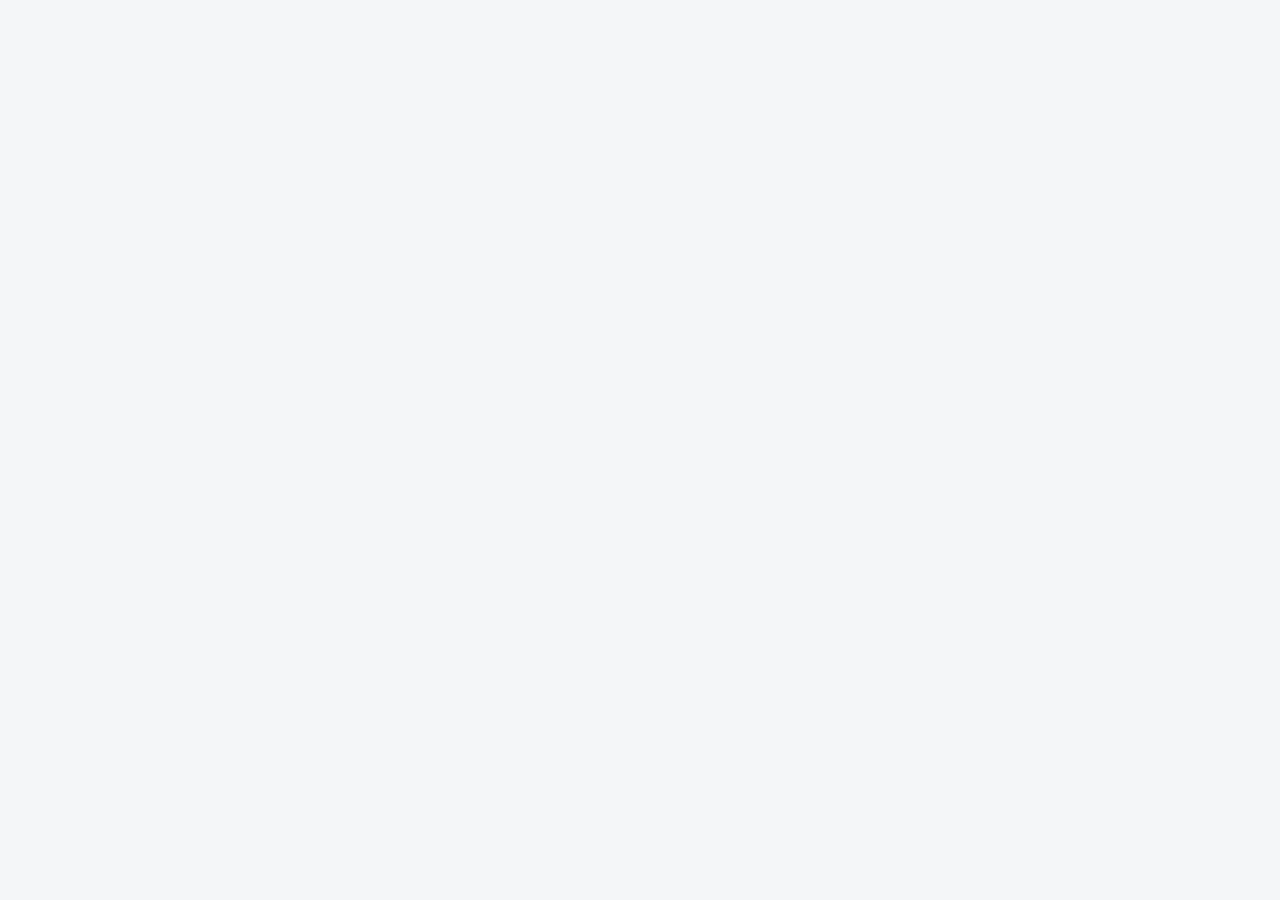
==== city.html @ 6d1aca65 "Add city.html" ====
<!doctype html><html><head><meta charset="utf-8"><meta name="viewport" content="width=device-width,initial-scale=1"><title>FoodRate Israel — City</title><link rel="stylesheet" href="styles.css"></head><body data-page="city"><div id="app"></div><script src="data.js"></script><script src="app.js"></script></body></html>
---- styles.css ----
:root{
  --bg:#f4f6f8;--surface:#fff;--surface2:#f9fafb;--ink:#111827;--muted:#6b7280;
  --line:#e5e7eb;--brand:#f4511e;--brand2:#ff9f1c;--dark:#0b1220;--good:#0f9d72;
  --shadow:0 18px 50px rgba(15,23,42,.08);--radius:24px;
}
*{box-sizing:border-box}html{scroll-behavior:smooth}body{margin:0;background:var(--bg);color:var(--ink);font-family:Inter,system-ui,-apple-system,BlinkMacSystemFont,"Segoe UI",Arial,sans-serif}
a{text-decoration:none;color:inherit}button,input,select{font:inherit}button{cursor:pointer}
.shell{max-width:1240px;margin:0 auto;padding:0 24px}.topbar{position:sticky;top:0;z-index:40;background:rgba(244,246,248,.88);backdrop-filter:blur(16px);border-bottom:1px solid rgba(229,231,235,.8)}
.nav{height:76px;display:flex;align-items:center;justify-content:space-between;gap:20px}.brand{display:flex;align-items:center;gap:11px;font-size:22px;font-weight:950;letter-spacing:-.7px}.brandmark{width:38px;height:38px;border-radius:13px;background:linear-gradient(135deg,var(--brand),var(--brand2));display:grid;place-items:center;color:#fff;box-shadow:0 10px 25px rgba(244,81,30,.22)}
.navlinks{display:flex;gap:24px;font-weight:700;color:#4b5563}.navtools{display:flex;align-items:center;gap:10px}.lang{border:1px solid var(--line);background:#fff;padding:9px 12px;border-radius:999px;font-weight:800;color:#4b5563}.lang.active{background:var(--dark);border-color:var(--dark);color:#fff}.iconbtn{width:40px;height:40px;border:1px solid var(--line);background:#fff;border-radius:13px;display:grid;place-items:center}
.hero{padding:34px 0 12px}.heroPanel{background:radial-gradient(circle at 85% 20%,rgba(255,159,28,.35),transparent 22%),linear-gradient(135deg,#0b1220,#151f33 58%,#1f2937);border-radius:34px;color:#fff;padding:68px 64px;position:relative;overflow:hidden;box-shadow:var(--shadow)}.eyebrow{display:inline-flex;align-items:center;gap:8px;border:1px solid rgba(255,255,255,.15);background:rgba(255,255,255,.08);padding:8px 12px;border-radius:999px;font-size:13px;font-weight:800;color:#f3f4f6}.hero h1{font-size:clamp(44px,7vw,82px);line-height:.95;letter-spacing:-3px;margin:18px 0;max-width:850px}.hero p{font-size:19px;line-height:1.6;color:#d1d5db;max-width:760px}.searchbar{display:grid;grid-template-columns:1.8fr 1fr auto;gap:10px;background:#fff;padding:10px;border-radius:20px;max-width:930px;margin-top:30px}.field{display:flex;align-items:center;gap:10px;border-radius:14px;padding:0 15px;background:#f8fafc;color:#64748b}.field input,.field select{width:100%;border:0;outline:0;background:transparent;padding:15px 0;color:#111827}.primary{border:0;background:linear-gradient(135deg,var(--brand),#ff6d3f);color:#fff;border-radius:14px;padding:0 24px;font-weight:900;box-shadow:0 12px 22px rgba(244,81,30,.25)}
.stats{display:grid;grid-template-columns:repeat(4,1fr);gap:14px;margin-top:18px}.stat{background:#fff;border:1px solid var(--line);border-radius:20px;padding:20px}.stat strong{display:block;font-size:26px;letter-spacing:-.7px}.stat span{color:var(--muted);font-size:14px}.section{padding:38px 0 0}.sectionHead{display:flex;align-items:end;justify-content:space-between;gap:20px;margin-bottom:18px}.sectionHead h2{font-size:30px;letter-spacing:-.9px;margin:0}.sectionHead p{margin:5px 0 0;color:var(--muted)}.link{font-weight:850;color:var(--brand)}
.chips{display:flex;gap:10px;overflow:auto;padding-bottom:5px}.chip{white-space:nowrap;border:1px solid var(--line);background:#fff;border-radius:999px;padding:10px 15px;font-weight:800;color:#4b5563}.chip.active{background:var(--dark);border-color:var(--dark);color:#fff}
.grid{display:grid;grid-template-columns:repeat(3,1fr);gap:18px}.card{background:#fff;border:1px solid var(--line);border-radius:24px;overflow:hidden;box-shadow:0 8px 26px rgba(15,23,42,.04);transition:.22s transform,.22s box-shadow}.card:hover{transform:translateY(-4px);box-shadow:var(--shadow)}.cover{height:185px;background:linear-gradient(135deg,#fde2d7,#fff0c2);display:flex;align-items:center;justify-content:center;font-size:70px;position:relative}.cover .badge{position:absolute;top:14px;left:14px;background:rgba(17,24,39,.84);color:#fff;border-radius:999px;padding:7px 10px;font-size:12px;font-weight:850}.save{position:absolute;right:14px;top:14px;width:36px;height:36px;border-radius:50%;border:0;background:#fff;box-shadow:0 6px 20px rgba(0,0,0,.1)}.cardbody{padding:18px}.cardtop{display:flex;justify-content:space-between;gap:14px;align-items:start}.card h3{margin:0;font-size:21px;letter-spacing:-.4px}.meta{color:var(--muted);font-size:14px;margin-top:5px}.score{min-width:58px;height:58px;border-radius:17px;background:var(--dark);color:#fff;display:grid;place-items:center;font-size:19px;font-weight:950}.sources{display:flex;gap:7px;flex-wrap:wrap;margin-top:14px}.source{border:1px solid var(--line);background:#fafafa;border-radius:999px;padding:6px 9px;font-size:12px}.tags{margin-top:13px;color:#4b5563;font-size:13px}.dishrow{margin-top:14px;border-top:1px solid var(--line);padding-top:13px;display:flex;justify-content:space-between;gap:10px;font-size:13px}.dishrow strong{color:var(--good)}
.cityGrid{display:grid;grid-template-columns:repeat(4,1fr);gap:14px}.city{border-radius:22px;min-height:150px;padding:20px;color:#fff;background:linear-gradient(135deg,#1f2937,#0f172a);position:relative;overflow:hidden}.city:after{content:"";position:absolute;width:120px;height:120px;border-radius:50%;background:rgba(244,81,30,.35);right:-25px;bottom:-35px}.city strong{font-size:23px;display:block}.city span{color:#cbd5e1;font-size:14px}.city b{display:block;margin-top:45px;font-size:13px}
.detailHero{padding:28px 0}.detailWrap{display:grid;grid-template-columns:1.25fr .75fr;gap:18px}.detailMain,.sideCard{background:#fff;border:1px solid var(--line);border-radius:26px;padding:28px}.restaurantTitle{display:flex;justify-content:space-between;gap:20px}.restaurantTitle h1{font-size:42px;letter-spacing:-1.4px;margin:0}.bigScore{min-width:88px;height:88px;border-radius:24px;background:var(--dark);color:#fff;display:grid;place-items:center;font-weight:950;font-size:30px}.detailMeta{margin-top:8px;color:var(--muted)}.sourceGrid{display:grid;grid-template-columns:repeat(3,1fr);gap:10px;margin-top:24px}.sourceBox{border:1px solid var(--line);border-radius:18px;padding:16px;background:#fafafa}.sourceBox strong{font-size:20px}.sourceBox span{display:block;color:var(--muted);font-size:12px;margin-top:3px}.dishGrid{display:grid;grid-template-columns:repeat(2,1fr);gap:12px}.dish{border:1px solid var(--line);border-radius:18px;padding:16px;display:flex;align-items:center;justify-content:space-between}.dish strong{font-size:16px}.pill{border-radius:999px;background:#ecfdf5;color:#047857;padding:7px 10px;font-weight:900}.review{border-top:1px solid var(--line);padding:18px 0}.review:first-child{border-top:0}.reviewHead{display:flex;justify-content:space-between}.review p{color:#4b5563;line-height:1.55}.sideCard{height:max-content}.sideCard h3{margin-top:0}.infoLine{display:flex;gap:10px;margin:13px 0;color:#4b5563}.cta{display:block;width:100%;border:0;border-radius:14px;padding:14px;font-weight:900;margin-top:10px}.cta.dark{background:var(--dark);color:#fff}.cta.light{background:#f3f4f6;color:#111827}.filterPanel{display:grid;grid-template-columns:repeat(4,1fr);gap:10px;margin-bottom:18px}.filterPanel select{border:1px solid var(--line);background:#fff;border-radius:14px;padding:12px}.empty{background:#fff;border:1px solid var(--line);border-radius:24px;padding:50px;text-align:center;color:var(--muted)}
.footer{margin-top:54px;background:#0b1220;color:#cbd5e1}.footerIn{padding:42px 24px;display:flex;justify-content:space-between;gap:30px}.footer strong{color:#fff}.legal{font-size:12px;max-width:620px;line-height:1.6}
[dir="rtl"] .cardtop,[dir="rtl"] .sectionHead,[dir="rtl"] .restaurantTitle,[dir="rtl"] .reviewHead{direction:rtl}[dir="rtl"] .cover .badge{left:auto;right:14px}[dir="rtl"] .save{right:auto;left:14px}
@media(max-width:980px){.grid{grid-template-columns:repeat(2,1fr)}.cityGrid{grid-template-columns:repeat(2,1fr)}.searchbar{grid-template-columns:1fr}.primary{padding:15px}.detailWrap{grid-template-columns:1fr}.sourceGrid{grid-template-columns:repeat(2,1fr)}.filterPanel{grid-template-columns:repeat(2,1fr)}.navlinks{display:none}}
@media(max-width:620px){.shell{padding:0 14px}.nav{height:68px}.brand{font-size:18px}.heroPanel{padding:42px 22px;border-radius:24px}.hero h1{font-size:44px;letter-spacing:-1.8px}.hero p{font-size:16px}.stats{grid-template-columns:repeat(2,1fr)}.grid,.cityGrid,.dishGrid{grid-template-columns:1fr}.sectionHead{align-items:start}.sourceGrid{grid-template-columns:1fr}.filterPanel{grid-template-columns:1fr}.restaurantTitle h1{font-size:32px}.footerIn{flex-direction:column}.lang{padding:8px 9px;font-size:12px}}
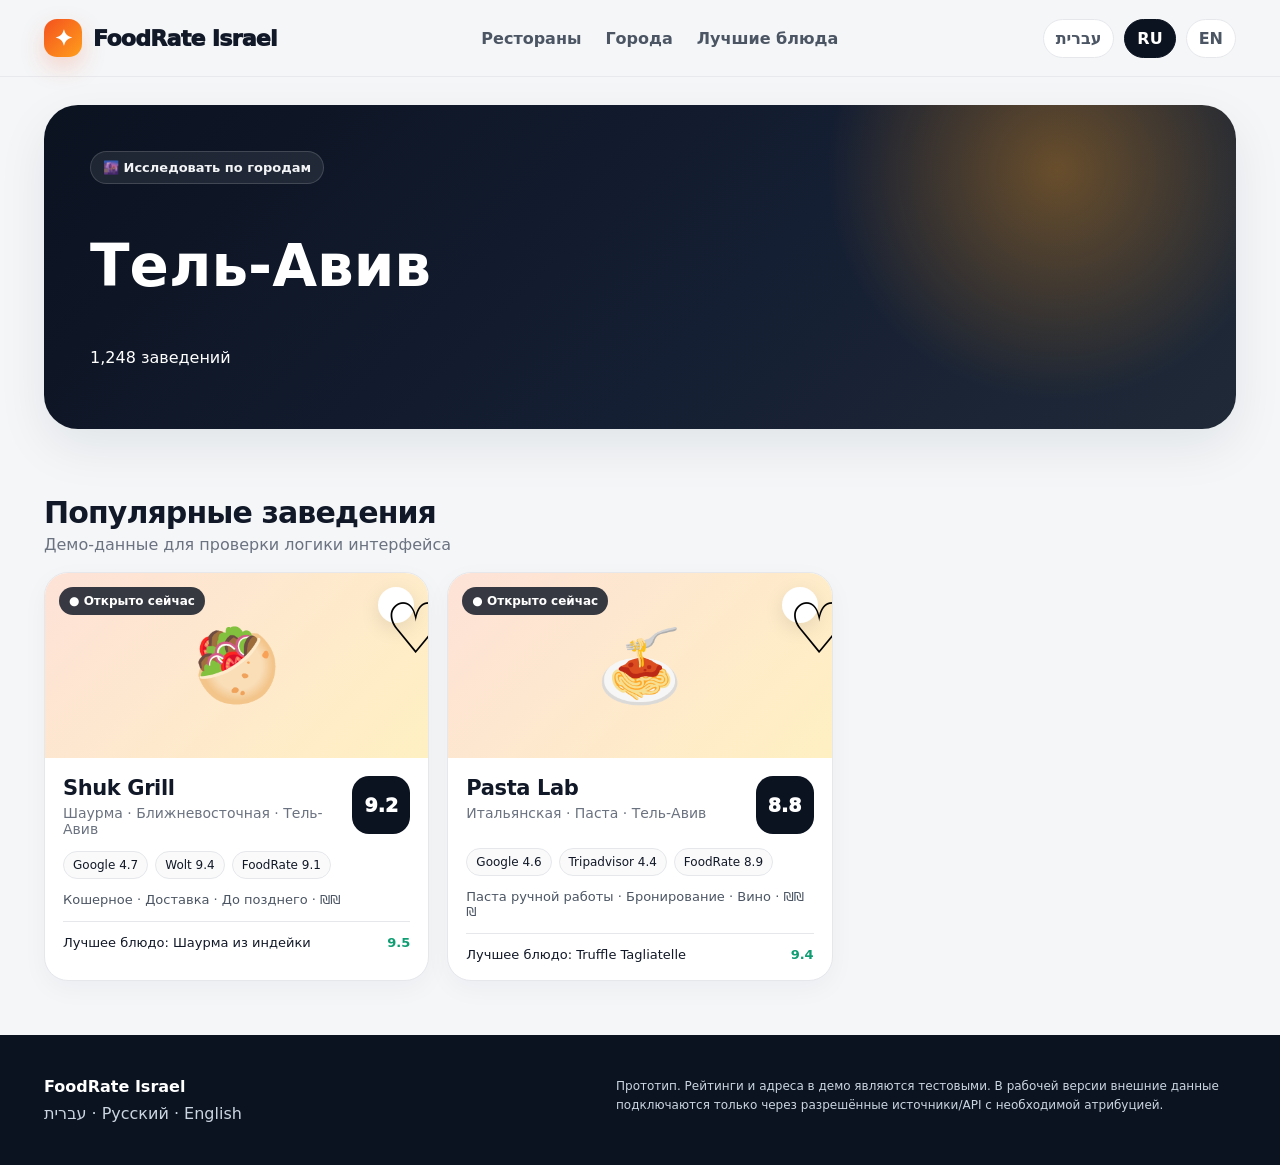
==== commit 2b499886: "Load Neon backend on city.html" ====
--- a/city.html
+++ b/city.html
@@ -1 +1 @@
-<!doctype html><html><head><meta charset="utf-8"><meta name="viewport" content="width=device-width,initial-scale=1"><title>FoodRate Israel — City</title><link rel="stylesheet" href="styles.css"></head><body data-page="city"><div id="app"></div><script src="data.js"></script><script src="app.js"></script></body></html>+<!doctype html><html><head><meta charset="utf-8"><meta name="viewport" content="width=device-width,initial-scale=1"><title>FoodRate Israel — City</title><link rel="stylesheet" href="styles.css"></head><body data-page="city"><div id="app"></div><script src="backend.js"></script><script src="data.js"></script><script src="app.js"></script></body></html>
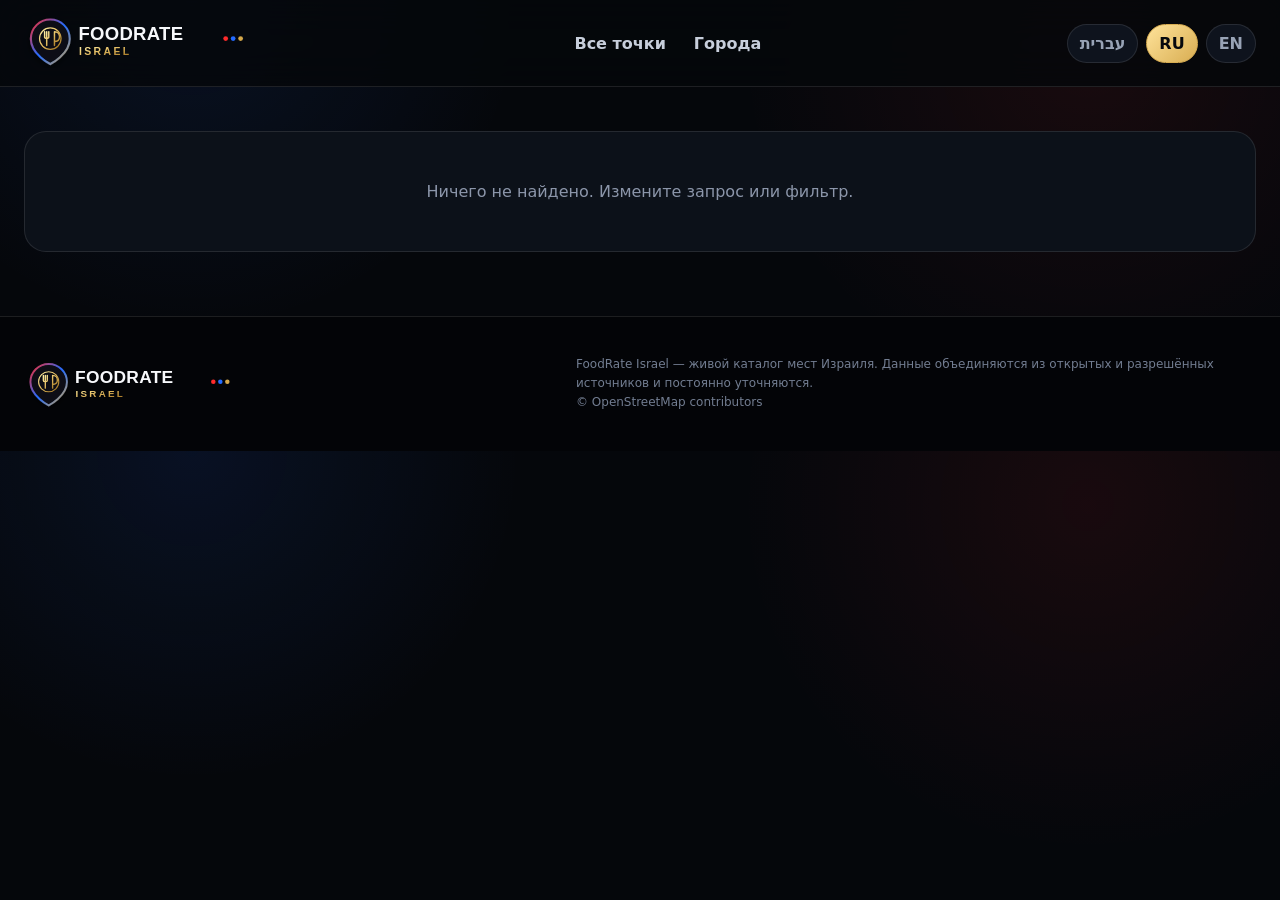
==== commit 22cc046e: "Refresh city.html shell for premium redesign" ====
--- a/city.html
+++ b/city.html
@@ -1 +1 @@
-<!doctype html><html><head><meta charset="utf-8"><meta name="viewport" content="width=device-width,initial-scale=1"><title>FoodRate Israel — City</title><link rel="stylesheet" href="styles.css"></head><body data-page="city"><div id="app"></div><script src="backend.js"></script><script src="data.js"></script><script src="app.js"></script></body></html>+<!doctype html><html><head><meta charset="utf-8"><meta name="viewport" content="width=device-width,initial-scale=1"><meta name="theme-color" content="#05070b"><meta name="description" content="FoodRate Israel — каталог ресторанов, магазинов и реальных мест по всему Израилю"><title>FoodRate Israel — города</title><link rel="icon" href="logo.svg" type="image/svg+xml"><link rel="stylesheet" href="styles.css"></head><body data-page="city"><div id="app"></div><script src="app.js"></script></body></html>
--- a/styles.css
+++ b/styles.css
@@ -1,20 +1,17 @@
-:root{
-  --bg:#f4f6f8;--surface:#fff;--surface2:#f9fafb;--ink:#111827;--muted:#6b7280;
-  --line:#e5e7eb;--brand:#f4511e;--brand2:#ff9f1c;--dark:#0b1220;--good:#0f9d72;
-  --shadow:0 18px 50px rgba(15,23,42,.08);--radius:24px;
-}
-*{box-sizing:border-box}html{scroll-behavior:smooth}body{margin:0;background:var(--bg);color:var(--ink);font-family:Inter,system-ui,-apple-system,BlinkMacSystemFont,"Segoe UI",Arial,sans-serif}
-a{text-decoration:none;color:inherit}button,input,select{font:inherit}button{cursor:pointer}
-.shell{max-width:1240px;margin:0 auto;padding:0 24px}.topbar{position:sticky;top:0;z-index:40;background:rgba(244,246,248,.88);backdrop-filter:blur(16px);border-bottom:1px solid rgba(229,231,235,.8)}
-.nav{height:76px;display:flex;align-items:center;justify-content:space-between;gap:20px}.brand{display:flex;align-items:center;gap:11px;font-size:22px;font-weight:950;letter-spacing:-.7px}.brandmark{width:38px;height:38px;border-radius:13px;background:linear-gradient(135deg,var(--brand),var(--brand2));display:grid;place-items:center;color:#fff;box-shadow:0 10px 25px rgba(244,81,30,.22)}
-.navlinks{display:flex;gap:24px;font-weight:700;color:#4b5563}.navtools{display:flex;align-items:center;gap:10px}.lang{border:1px solid var(--line);background:#fff;padding:9px 12px;border-radius:999px;font-weight:800;color:#4b5563}.lang.active{background:var(--dark);border-color:var(--dark);color:#fff}.iconbtn{width:40px;height:40px;border:1px solid var(--line);background:#fff;border-radius:13px;display:grid;place-items:center}
-.hero{padding:34px 0 12px}.heroPanel{background:radial-gradient(circle at 85% 20%,rgba(255,159,28,.35),transparent 22%),linear-gradient(135deg,#0b1220,#151f33 58%,#1f2937);border-radius:34px;color:#fff;padding:68px 64px;position:relative;overflow:hidden;box-shadow:var(--shadow)}.eyebrow{display:inline-flex;align-items:center;gap:8px;border:1px solid rgba(255,255,255,.15);background:rgba(255,255,255,.08);padding:8px 12px;border-radius:999px;font-size:13px;font-weight:800;color:#f3f4f6}.hero h1{font-size:clamp(44px,7vw,82px);line-height:.95;letter-spacing:-3px;margin:18px 0;max-width:850px}.hero p{font-size:19px;line-height:1.6;color:#d1d5db;max-width:760px}.searchbar{display:grid;grid-template-columns:1.8fr 1fr auto;gap:10px;background:#fff;padding:10px;border-radius:20px;max-width:930px;margin-top:30px}.field{display:flex;align-items:center;gap:10px;border-radius:14px;padding:0 15px;background:#f8fafc;color:#64748b}.field input,.field select{width:100%;border:0;outline:0;background:transparent;padding:15px 0;color:#111827}.primary{border:0;background:linear-gradient(135deg,var(--brand),#ff6d3f);color:#fff;border-radius:14px;padding:0 24px;font-weight:900;box-shadow:0 12px 22px rgba(244,81,30,.25)}
-.stats{display:grid;grid-template-columns:repeat(4,1fr);gap:14px;margin-top:18px}.stat{background:#fff;border:1px solid var(--line);border-radius:20px;padding:20px}.stat strong{display:block;font-size:26px;letter-spacing:-.7px}.stat span{color:var(--muted);font-size:14px}.section{padding:38px 0 0}.sectionHead{display:flex;align-items:end;justify-content:space-between;gap:20px;margin-bottom:18px}.sectionHead h2{font-size:30px;letter-spacing:-.9px;margin:0}.sectionHead p{margin:5px 0 0;color:var(--muted)}.link{font-weight:850;color:var(--brand)}
-.chips{display:flex;gap:10px;overflow:auto;padding-bottom:5px}.chip{white-space:nowrap;border:1px solid var(--line);background:#fff;border-radius:999px;padding:10px 15px;font-weight:800;color:#4b5563}.chip.active{background:var(--dark);border-color:var(--dark);color:#fff}
-.grid{display:grid;grid-template-columns:repeat(3,1fr);gap:18px}.card{background:#fff;border:1px solid var(--line);border-radius:24px;overflow:hidden;box-shadow:0 8px 26px rgba(15,23,42,.04);transition:.22s transform,.22s box-shadow}.card:hover{transform:translateY(-4px);box-shadow:var(--shadow)}.cover{height:185px;background:linear-gradient(135deg,#fde2d7,#fff0c2);display:flex;align-items:center;justify-content:center;font-size:70px;position:relative}.cover .badge{position:absolute;top:14px;left:14px;background:rgba(17,24,39,.84);color:#fff;border-radius:999px;padding:7px 10px;font-size:12px;font-weight:850}.save{position:absolute;right:14px;top:14px;width:36px;height:36px;border-radius:50%;border:0;background:#fff;box-shadow:0 6px 20px rgba(0,0,0,.1)}.cardbody{padding:18px}.cardtop{display:flex;justify-content:space-between;gap:14px;align-items:start}.card h3{margin:0;font-size:21px;letter-spacing:-.4px}.meta{color:var(--muted);font-size:14px;margin-top:5px}.score{min-width:58px;height:58px;border-radius:17px;background:var(--dark);color:#fff;display:grid;place-items:center;font-size:19px;font-weight:950}.sources{display:flex;gap:7px;flex-wrap:wrap;margin-top:14px}.source{border:1px solid var(--line);background:#fafafa;border-radius:999px;padding:6px 9px;font-size:12px}.tags{margin-top:13px;color:#4b5563;font-size:13px}.dishrow{margin-top:14px;border-top:1px solid var(--line);padding-top:13px;display:flex;justify-content:space-between;gap:10px;font-size:13px}.dishrow strong{color:var(--good)}
-.cityGrid{display:grid;grid-template-columns:repeat(4,1fr);gap:14px}.city{border-radius:22px;min-height:150px;padding:20px;color:#fff;background:linear-gradient(135deg,#1f2937,#0f172a);position:relative;overflow:hidden}.city:after{content:"";position:absolute;width:120px;height:120px;border-radius:50%;background:rgba(244,81,30,.35);right:-25px;bottom:-35px}.city strong{font-size:23px;display:block}.city span{color:#cbd5e1;font-size:14px}.city b{display:block;margin-top:45px;font-size:13px}
-.detailHero{padding:28px 0}.detailWrap{display:grid;grid-template-columns:1.25fr .75fr;gap:18px}.detailMain,.sideCard{background:#fff;border:1px solid var(--line);border-radius:26px;padding:28px}.restaurantTitle{display:flex;justify-content:space-between;gap:20px}.restaurantTitle h1{font-size:42px;letter-spacing:-1.4px;margin:0}.bigScore{min-width:88px;height:88px;border-radius:24px;background:var(--dark);color:#fff;display:grid;place-items:center;font-weight:950;font-size:30px}.detailMeta{margin-top:8px;color:var(--muted)}.sourceGrid{display:grid;grid-template-columns:repeat(3,1fr);gap:10px;margin-top:24px}.sourceBox{border:1px solid var(--line);border-radius:18px;padding:16px;background:#fafafa}.sourceBox strong{font-size:20px}.sourceBox span{display:block;color:var(--muted);font-size:12px;margin-top:3px}.dishGrid{display:grid;grid-template-columns:repeat(2,1fr);gap:12px}.dish{border:1px solid var(--line);border-radius:18px;padding:16px;display:flex;align-items:center;justify-content:space-between}.dish strong{font-size:16px}.pill{border-radius:999px;background:#ecfdf5;color:#047857;padding:7px 10px;font-weight:900}.review{border-top:1px solid var(--line);padding:18px 0}.review:first-child{border-top:0}.reviewHead{display:flex;justify-content:space-between}.review p{color:#4b5563;line-height:1.55}.sideCard{height:max-content}.sideCard h3{margin-top:0}.infoLine{display:flex;gap:10px;margin:13px 0;color:#4b5563}.cta{display:block;width:100%;border:0;border-radius:14px;padding:14px;font-weight:900;margin-top:10px}.cta.dark{background:var(--dark);color:#fff}.cta.light{background:#f3f4f6;color:#111827}.filterPanel{display:grid;grid-template-columns:repeat(4,1fr);gap:10px;margin-bottom:18px}.filterPanel select{border:1px solid var(--line);background:#fff;border-radius:14px;padding:12px}.empty{background:#fff;border:1px solid var(--line);border-radius:24px;padding:50px;text-align:center;color:var(--muted)}
-.footer{margin-top:54px;background:#0b1220;color:#cbd5e1}.footerIn{padding:42px 24px;display:flex;justify-content:space-between;gap:30px}.footer strong{color:#fff}.legal{font-size:12px;max-width:620px;line-height:1.6}
-[dir="rtl"] .cardtop,[dir="rtl"] .sectionHead,[dir="rtl"] .restaurantTitle,[dir="rtl"] .reviewHead{direction:rtl}[dir="rtl"] .cover .badge{left:auto;right:14px}[dir="rtl"] .save{right:auto;left:14px}
-@media(max-width:980px){.grid{grid-template-columns:repeat(2,1fr)}.cityGrid{grid-template-columns:repeat(2,1fr)}.searchbar{grid-template-columns:1fr}.primary{padding:15px}.detailWrap{grid-template-columns:1fr}.sourceGrid{grid-template-columns:repeat(2,1fr)}.filterPanel{grid-template-columns:repeat(2,1fr)}.navlinks{display:none}}
-@media(max-width:620px){.shell{padding:0 14px}.nav{height:68px}.brand{font-size:18px}.heroPanel{padding:42px 22px;border-radius:24px}.hero h1{font-size:44px;letter-spacing:-1.8px}.hero p{font-size:16px}.stats{grid-template-columns:repeat(2,1fr)}.grid,.cityGrid,.dishGrid{grid-template-columns:1fr}.sectionHead{align-items:start}.sourceGrid{grid-template-columns:1fr}.filterPanel{grid-template-columns:1fr}.restaurantTitle h1{font-size:32px}.footerIn{flex-direction:column}.lang{padding:8px 9px;font-size:12px}}+:root{--bg:#05070b;--panel:#0b0f17;--panel2:#101621;--ink:#f7f8fb;--muted:#8c96aa;--line:rgba(255,255,255,.10);--red:#ff2d38;--blue:#246bff;--gold:#d8ad52;--gold2:#ffe39a;--shadow:0 24px 70px rgba(0,0,0,.46)}
+*{box-sizing:border-box}html{scroll-behavior:smooth}body{margin:0;background:radial-gradient(circle at 15% 0,rgba(36,107,255,.10),transparent 28%),radial-gradient(circle at 85% 12%,rgba(255,45,56,.08),transparent 30%),var(--bg);color:var(--ink);font-family:Inter,system-ui,-apple-system,BlinkMacSystemFont,"Segoe UI",Arial,sans-serif}a{text-decoration:none;color:inherit}button,input,select{font:inherit}.shell{max-width:1320px;margin:auto;padding:0 24px}
+.topbar{position:sticky;top:0;z-index:50;background:rgba(5,7,11,.86);backdrop-filter:blur(20px);border-bottom:1px solid var(--line)}.nav{height:86px;display:flex;align-items:center;justify-content:space-between;gap:24px}.brandLogo{width:245px;height:58px;object-fit:contain;object-position:left center}.navlinks{display:flex;gap:28px;color:#c7cedb;font-weight:800}.navlinks a:hover,.link{color:var(--gold2)}.navtools{display:flex;gap:8px}.lang{border:1px solid var(--line);background:#0e131d;color:#98a3b6;padding:9px 12px;border-radius:999px;font-weight:900;cursor:pointer}.lang.active{color:#06080d;border-color:var(--gold);background:linear-gradient(135deg,var(--gold2),var(--gold))}
+.hero{padding:38px 0 8px}.heroPanel{min-height:590px;position:relative;overflow:hidden;border-radius:36px;padding:70px;background:linear-gradient(145deg,#080b11,#0c1320 58%,#080a10);border:1px solid rgba(216,173,82,.28);box-shadow:var(--shadow);display:flex;flex-direction:column;justify-content:center}.heroPanel:after{content:"";position:absolute;inset:0;background:linear-gradient(115deg,transparent 50%,rgba(216,173,82,.035));pointer-events:none}.heroGlow{position:absolute;border-radius:50%;filter:blur(2px);opacity:.72}.heroGlow.red{width:380px;height:380px;background:radial-gradient(circle,rgba(255,45,56,.30),transparent 68%);right:-80px;top:-90px}.heroGlow.blue{width:460px;height:460px;background:radial-gradient(circle,rgba(36,107,255,.26),transparent 68%);right:90px;bottom:-240px}.eyebrow{position:relative;z-index:2;display:inline-flex;width:max-content;align-items:center;gap:9px;border:1px solid rgba(216,173,82,.38);background:rgba(216,173,82,.07);color:var(--gold2);border-radius:999px;padding:9px 13px;font-size:12px;font-weight:950;letter-spacing:1px}.eyebrow i{width:7px;height:7px;background:var(--red);border-radius:50%;box-shadow:0 0 16px var(--red)}.heroLogo{position:relative;z-index:2;width:min(460px,80%);margin:22px 0 10px}.hero h1{position:relative;z-index:2;font-size:clamp(44px,6.2vw,78px);line-height:.98;letter-spacing:-2.8px;margin:10px 0 18px;max-width:920px}.hero p{position:relative;z-index:2;max-width:850px;color:#aeb7c8;font-size:19px;line-height:1.65}
+.searchbar{position:relative;z-index:2;display:grid;grid-template-columns:1.7fr 1fr auto;gap:10px;background:rgba(9,13,20,.88);border:1px solid rgba(255,255,255,.11);padding:10px;border-radius:20px;max-width:980px;margin-top:28px;box-shadow:0 18px 40px rgba(0,0,0,.25)}.field{display:flex;align-items:center;gap:10px;padding:0 15px;background:#111824;border:1px solid rgba(255,255,255,.07);border-radius:14px;color:var(--gold)}.field input,.field select,.filterPanel input,.filterPanel select{width:100%;border:0;outline:0;background:transparent;color:#f8fafc;padding:15px 0}.field select option,.filterPanel select option{background:#0d121a;color:#fff}.primary{border:0;border-radius:14px;padding:0 26px;background:linear-gradient(135deg,#b67a18,var(--gold2) 52%,#c3902d);color:#080a0f;font-weight:950;cursor:pointer;box-shadow:0 12px 28px rgba(216,173,82,.18)}
+.stats{display:grid;grid-template-columns:repeat(4,1fr);gap:13px;margin-top:16px}.stat{background:linear-gradient(160deg,#0b1018,#090d14);border:1px solid var(--line);border-radius:20px;padding:22px}.stat strong{display:block;color:var(--gold2);font-size:29px;letter-spacing:-1px}.stat span{color:#8d98aa;font-size:13px}
+.section{padding:44px 0 0}.sectionHead{display:flex;justify-content:space-between;align-items:end;gap:20px;margin-bottom:20px}.sectionHead h2{font-size:32px;margin:3px 0;letter-spacing:-.9px}.sectionHead p{color:var(--muted);margin:5px 0 0}.goldKicker{color:var(--gold);font-weight:950;font-size:11px;letter-spacing:2px;text-transform:uppercase}
+.categoryGrid{display:grid;grid-template-columns:repeat(4,1fr);gap:13px}.categoryTile{min-height:112px;display:flex;align-items:center;gap:14px;padding:20px;border-radius:20px;background:linear-gradient(145deg,#0b1018,#111725);border:1px solid var(--line);transition:.22s}.categoryTile:hover{transform:translateY(-3px);border-color:rgba(216,173,82,.45);box-shadow:0 18px 35px rgba(0,0,0,.3)}.categoryTile span{font-size:32px}.categoryTile strong{font-size:16px}
+.grid{display:grid;grid-template-columns:repeat(3,1fr);gap:18px}.card{overflow:hidden;background:linear-gradient(160deg,#0d131d,#090d14);border:1px solid var(--line);border-radius:24px;box-shadow:0 16px 35px rgba(0,0,0,.22);transition:.25s}.card:hover{transform:translateY(-5px);border-color:rgba(216,173,82,.42);box-shadow:0 26px 50px rgba(0,0,0,.38)}.cover{height:230px;position:relative;overflow:hidden;background:#101722}.cover:after{content:"";position:absolute;inset:auto 0 0;height:50%;background:linear-gradient(transparent,rgba(4,6,10,.72));pointer-events:none}.cover img{width:100%;height:100%;object-fit:cover;display:block;transition:.35s}.card:hover .cover img{transform:scale(1.045)}.badge{position:absolute;z-index:3;top:14px;left:14px;background:rgba(6,9,14,.84);border:1px solid rgba(216,173,82,.38);color:var(--gold2);padding:7px 10px;border-radius:999px;font-size:11px;font-weight:900;backdrop-filter:blur(8px)}.cardbody{padding:19px}.cardtop{display:flex;justify-content:space-between;gap:12px}.card h3{font-size:21px;margin:0}.meta,.tags{color:var(--muted);font-size:13px;margin-top:6px}.liveDot,.livePill{color:#fff;background:linear-gradient(135deg,var(--red),#9f1018);padding:6px 8px;border-radius:999px;font-size:10px;font-weight:950;letter-spacing:.6px;height:max-content}.dishrow{display:flex;justify-content:space-between;border-top:1px solid var(--line);margin-top:15px;padding-top:14px;color:#d9dfeb;font-size:13px}.dishrow strong{color:var(--gold)}
+.cityGrid{display:grid;grid-template-columns:repeat(4,1fr);gap:14px}.city{min-height:155px;border-radius:22px;padding:20px;background:radial-gradient(circle at 92% 15%,rgba(36,107,255,.22),transparent 34%),linear-gradient(145deg,#0c111a,#111725);border:1px solid var(--line);display:flex;flex-direction:column}.cityPin{color:var(--red);font-size:13px}.city strong{font-size:22px;margin-top:8px}.city span:not(.cityPin){color:var(--muted);font-size:13px}.city b{margin-top:auto;color:var(--gold2);font-size:12px}
+.filterPanel{display:grid;grid-template-columns:1.4fr 1fr 1fr auto;gap:10px;padding:11px;border:1px solid var(--line);background:#0b1018;border-radius:20px;margin-bottom:22px}.filterPanel input,.filterPanel select{background:#111824!important;border:1px solid rgba(255,255,255,.07)!important;border-radius:14px!important;padding:14px!important}
+.detailHero{padding:32px 0}.detailWrap{display:grid;grid-template-columns:1.35fr .65fr;gap:20px;margin-top:16px}.detailMain,.sideCard{background:linear-gradient(160deg,#0d131d,#090d14);border:1px solid var(--line);border-radius:26px;padding:27px}.detailPhoto{height:410px;border-radius:20px;overflow:hidden;margin:-5px -5px 28px;background:#101722}.detailPhoto img{width:100%;height:100%;object-fit:cover}.restaurantTitle{display:flex;justify-content:space-between;gap:20px}.restaurantTitle h1{font-size:42px;margin:7px 0 0;letter-spacing:-1.3px}.detailMeta{color:var(--muted);margin-top:6px}.sideCard{height:max-content;position:sticky;top:108px}.sideCard h3{margin:0 0 18px}.infoLine{display:flex;gap:12px;color:#aeb7c8;margin:16px 0;word-break:break-word}.infoLine b{color:var(--gold)}.infoLine strong{color:#fff}.navTitle{margin-top:28px!important}.navButtons{display:grid;grid-template-columns:1fr 1fr;gap:10px}.navBtn{display:flex;align-items:center;justify-content:center;gap:8px;padding:14px 10px;border-radius:14px;font-weight:950;border:1px solid var(--line)}.navBtn span{width:25px;height:25px;border-radius:8px;display:grid;place-items:center;font-size:12px}.navBtn.google{background:#f7f8fb;color:#111}.navBtn.google span{background:linear-gradient(135deg,#4285f4,#34a853);color:#fff}.navBtn.waze{background:#22b8f0;color:#06111a}.navBtn.waze span{background:#fff;color:#0aa2d8}
+.subTitle,.galleryTitle{margin:30px 0 14px}.sourceGrid{display:grid;grid-template-columns:repeat(3,1fr);gap:10px}.sourceBox{background:#0a0f17;border:1px solid var(--line);border-radius:16px;padding:14px}.sourceBox strong{color:var(--gold2)}.sourceBox span{display:block;color:var(--muted);font-size:11px;margin-top:4px;word-break:break-all}.photoGallery{display:grid;grid-template-columns:repeat(3,1fr);gap:10px}.galleryItem{height:150px;border-radius:15px;overflow:hidden;border:1px solid var(--line)}.galleryItem img{width:100%;height:100%;object-fit:cover}.noPhoto{width:100%;height:100%;display:flex;flex-direction:column;align-items:center;justify-content:center;gap:8px;background:radial-gradient(circle at 50% 20%,rgba(36,107,255,.22),transparent 45%),#0d121a;color:#fff}.noPhoto span{font-size:50px}.noPhoto small{color:var(--muted);font-weight:800}.cityHero{padding:48px;border-radius:30px;background:radial-gradient(circle at 86% 25%,rgba(255,45,56,.18),transparent 30%),linear-gradient(145deg,#0a0f17,#111827);border:1px solid rgba(216,173,82,.25)}.cityHero h1{font-size:clamp(46px,7vw,74px);margin:8px 0}.cityHero p{color:var(--muted)}
+.empty{background:#0c1119;border:1px solid var(--line);border-radius:22px;padding:50px;text-align:center;color:var(--muted)}.footer{margin-top:64px;border-top:1px solid var(--line);background:#030407}.footerIn{padding:38px 24px;display:flex;align-items:center;justify-content:space-between;gap:30px}.footerLogo{width:230px}.legal{max-width:680px;color:#727d91;font-size:12px;line-height:1.6}
+[dir="rtl"] .badge{left:auto;right:14px}[dir="rtl"] .brandLogo{object-position:right center}
+@media(max-width:1000px){.navlinks{display:none}.categoryGrid{grid-template-columns:repeat(2,1fr)}.grid{grid-template-columns:repeat(2,1fr)}.cityGrid{grid-template-columns:repeat(2,1fr)}.detailWrap{grid-template-columns:1fr}.sideCard{position:static}.filterPanel{grid-template-columns:1fr 1fr}.searchbar{grid-template-columns:1fr}.primary{padding:15px}.stats{grid-template-columns:repeat(2,1fr)}}
+@media(max-width:640px){.shell{padding:0 14px}.nav{height:72px}.brandLogo{width:175px}.heroPanel{padding:38px 22px;min-height:520px;border-radius:26px}.hero h1{font-size:45px}.hero p{font-size:16px}.heroLogo{width:90%}.categoryGrid,.grid,.cityGrid,.filterPanel{grid-template-columns:1fr}.cover{height:235px}.detailPhoto{height:260px}.restaurantTitle h1{font-size:32px}.sourceGrid{grid-template-columns:1fr}.photoGallery{grid-template-columns:repeat(2,1fr)}.galleryItem{height:120px}.navButtons{grid-template-columns:1fr}.footerIn{flex-direction:column;align-items:flex-start}.lang{padding:7px 8px;font-size:11px}}
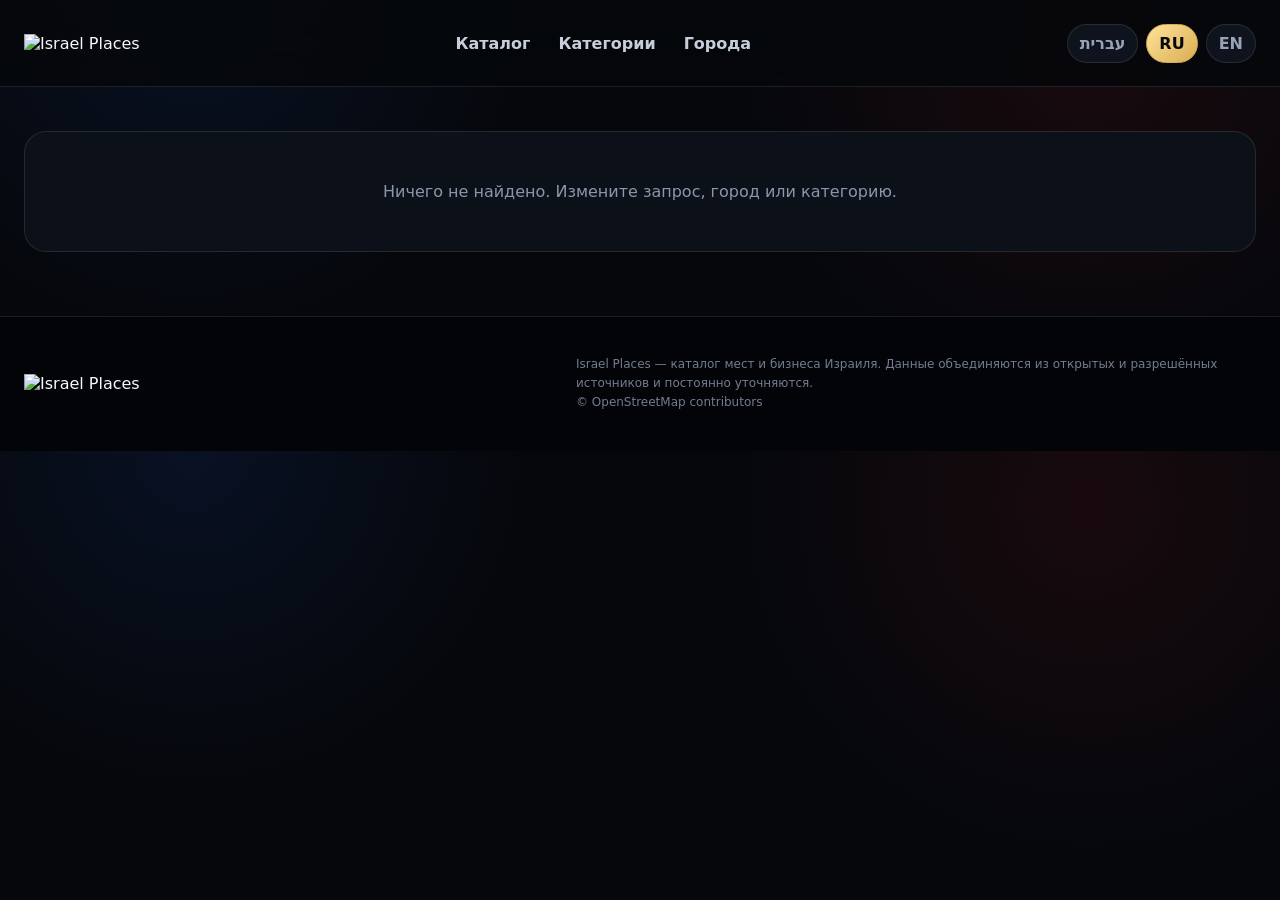
==== commit 0bd9e4af: "Rename city page to Israel Places" ====
--- a/city.html
+++ b/city.html
@@ -1 +1 @@
-<!doctype html><html><head><meta charset="utf-8"><meta name="viewport" content="width=device-width,initial-scale=1"><meta name="theme-color" content="#05070b"><meta name="description" content="FoodRate Israel — каталог ресторанов, магазинов и реальных мест по всему Израилю"><title>FoodRate Israel — города</title><link rel="icon" href="logo.svg" type="image/svg+xml"><link rel="stylesheet" href="styles.css"></head><body data-page="city"><div id="app"></div><script src="app.js"></script></body></html>+<!doctype html><html><head><meta charset="utf-8"><meta name="viewport" content="width=device-width,initial-scale=1"><meta name="theme-color" content="#05070b"><meta name="description" content="Israel Places — каталог мест и бизнеса по всему Израилю: рестораны, магазины, аптеки, отели, сервисы и навигация"><title>Israel Places — города Израиля</title><link rel="icon" href="logo.svg" type="image/svg+xml"><link rel="stylesheet" href="styles.css"></head><body data-page="city"><div id="app"></div><script src="app.js"></script></body></html>
--- a/styles.css
+++ b/styles.css
@@ -14,4 +14,24 @@
 .empty{background:#0c1119;border:1px solid var(--line);border-radius:22px;padding:50px;text-align:center;color:var(--muted)}.footer{margin-top:64px;border-top:1px solid var(--line);background:#030407}.footerIn{padding:38px 24px;display:flex;align-items:center;justify-content:space-between;gap:30px}.footerLogo{width:230px}.legal{max-width:680px;color:#727d91;font-size:12px;line-height:1.6}
 [dir="rtl"] .badge{left:auto;right:14px}[dir="rtl"] .brandLogo{object-position:right center}
 @media(max-width:1000px){.navlinks{display:none}.categoryGrid{grid-template-columns:repeat(2,1fr)}.grid{grid-template-columns:repeat(2,1fr)}.cityGrid{grid-template-columns:repeat(2,1fr)}.detailWrap{grid-template-columns:1fr}.sideCard{position:static}.filterPanel{grid-template-columns:1fr 1fr}.searchbar{grid-template-columns:1fr}.primary{padding:15px}.stats{grid-template-columns:repeat(2,1fr)}}
-@media(max-width:640px){.shell{padding:0 14px}.nav{height:72px}.brandLogo{width:175px}.heroPanel{padding:38px 22px;min-height:520px;border-radius:26px}.hero h1{font-size:45px}.hero p{font-size:16px}.heroLogo{width:90%}.categoryGrid,.grid,.cityGrid,.filterPanel{grid-template-columns:1fr}.cover{height:235px}.detailPhoto{height:260px}.restaurantTitle h1{font-size:32px}.sourceGrid{grid-template-columns:1fr}.photoGallery{grid-template-columns:repeat(2,1fr)}.galleryItem{height:120px}.navButtons{grid-template-columns:1fr}.footerIn{flex-direction:column;align-items:flex-start}.lang{padding:7px 8px;font-size:11px}}+@media(max-width:640px){.shell{padding:0 14px}.nav{height:72px}.brandLogo{width:175px}.heroPanel{padding:38px 22px;min-height:520px;border-radius:26px}.hero h1{font-size:45px}.hero p{font-size:16px}.heroLogo{width:90%}.categoryGrid,.grid,.cityGrid,.filterPanel{grid-template-columns:1fr}.cover{height:235px}.detailPhoto{height:260px}.restaurantTitle h1{font-size:32px}.sourceGrid{grid-template-columns:1fr}.photoGallery{grid-template-columns:repeat(2,1fr)}.galleryItem{height:120px}.navButtons{grid-template-columns:1fr}.footerIn{flex-direction:column;align-items:flex-start}.lang{padding:7px 8px;font-size:11px}}
+.pager{display:grid;grid-template-columns:1fr auto 1fr;align-items:center;gap:14px;margin:30px 0 8px}.pager strong{text-align:center;color:var(--gold2);font-size:13px}.pageBtn{justify-self:start;display:inline-flex;padding:11px 15px;border-radius:999px;border:1px solid rgba(216,173,82,.35);background:#0d131d;color:var(--gold2);font-weight:900;font-size:13px}.pageBtn:last-child{justify-self:end}.pageBtn:hover{background:rgba(216,173,82,.10);border-color:var(--gold)}@media(max-width:640px){.pager{grid-template-columns:1fr 1fr}.pager strong{grid-column:1/-1;grid-row:1}.pageBtn{grid-row:2}}
+
+/* Israel Places clarity pass */
+.heroPanel{min-height:560px;padding-top:64px;padding-bottom:64px}
+.heroCrumb{position:relative;z-index:2;color:#75839a;font-size:11px;font-weight:900;letter-spacing:1.3px;margin-bottom:16px;text-transform:uppercase}
+.heroCrumb span{color:var(--gold);padding:0 7px}
+.heroLine{position:relative;z-index:2;margin-top:4px;color:#d6b66d;font-size:12px;font-weight:900;letter-spacing:1.4px}
+.searchMain input{font-size:16px}
+.orientationCard{margin-top:16px;border:1px solid rgba(216,173,82,.23);background:linear-gradient(135deg,rgba(14,20,31,.98),rgba(8,11,17,.98));border-radius:24px;padding:25px 27px;display:grid;grid-template-columns:1.4fr 1fr;gap:24px;align-items:center;box-shadow:0 18px 40px rgba(0,0,0,.24)}
+.orientationLabel{color:var(--gold);font-size:10px;font-weight:950;letter-spacing:2px}
+.orientationCard h2{font-size:26px;margin:7px 0 7px}
+.orientationCard p{color:var(--muted);margin:0;line-height:1.55;max-width:760px}
+.orientationSteps{display:grid;gap:8px}
+.orientationSteps span{display:flex;align-items:center;min-height:43px;padding:0 14px;border:1px solid var(--line);border-radius:13px;background:#0b111b;color:#dce2ed;font-size:13px;font-weight:850}
+.orientationSteps span:before{content:"";width:7px;height:7px;border-radius:50%;background:var(--gold);box-shadow:0 0 12px rgba(216,173,82,.6);margin-right:10px}
+[dir="rtl"] .orientationSteps span:before{margin-right:0;margin-left:10px}
+.categoryTile{position:relative;overflow:hidden}.categoryTile:after{content:"→";position:absolute;right:16px;color:var(--gold);font-weight:950;opacity:.8}
+[dir="rtl"] .categoryTile:after{right:auto;left:16px;transform:rotate(180deg)}
+@media(max-width:900px){.orientationCard{grid-template-columns:1fr}}
+@media(max-width:640px){.heroPanel{min-height:auto}.orientationCard{padding:20px}.orientationCard h2{font-size:22px}.heroLine{line-height:1.7}.heroCrumb{font-size:9px}}
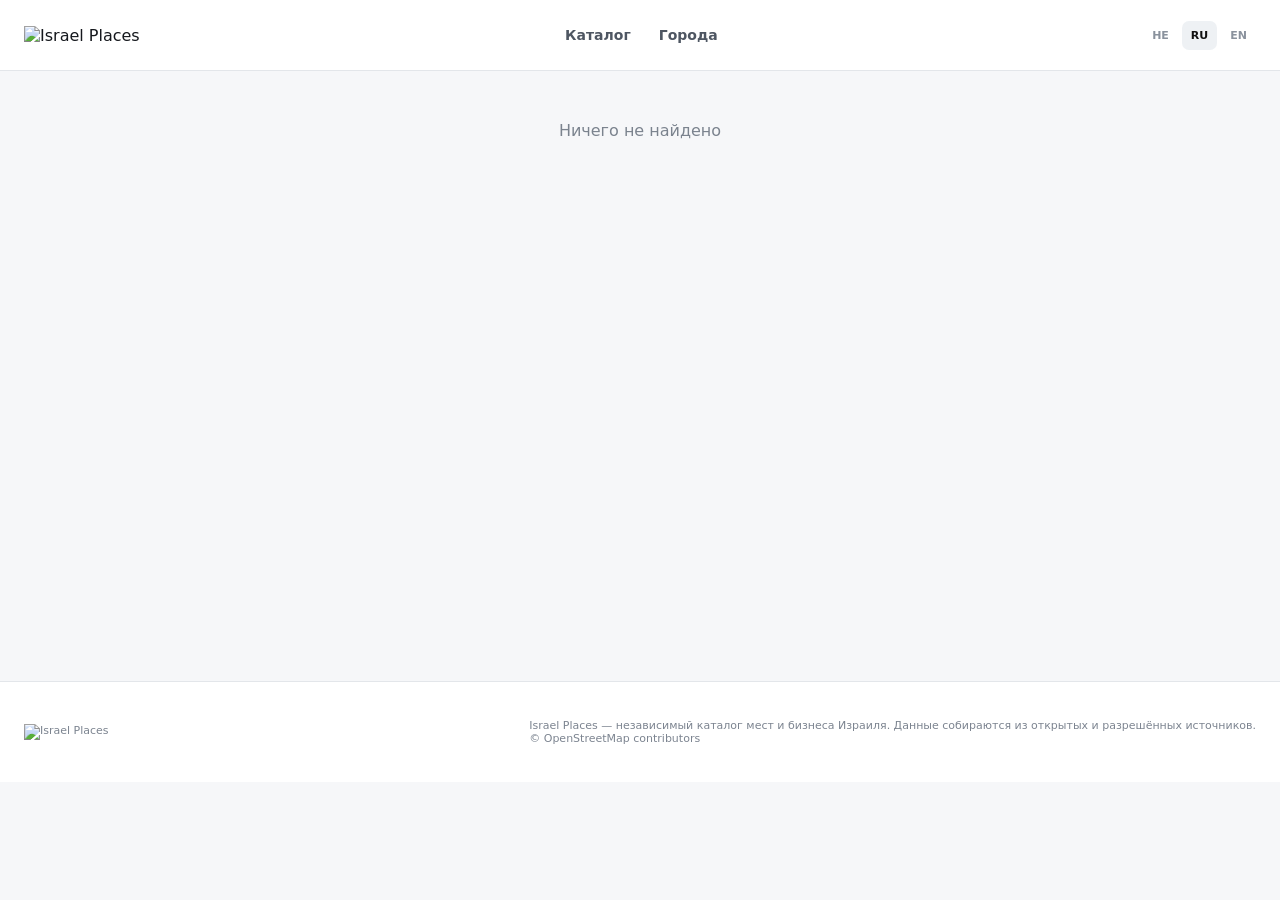
==== commit 607648a4: "Update city shell for map UI" ====
--- a/city.html
+++ b/city.html
@@ -1 +1 @@
-<!doctype html><html><head><meta charset="utf-8"><meta name="viewport" content="width=device-width,initial-scale=1"><meta name="theme-color" content="#05070b"><meta name="description" content="Israel Places — каталог мест и бизнеса по всему Израилю: рестораны, магазины, аптеки, отели, сервисы и навигация"><title>Israel Places — города Израиля</title><link rel="icon" href="logo.svg" type="image/svg+xml"><link rel="stylesheet" href="styles.css"></head><body data-page="city"><div id="app"></div><script src="app.js"></script></body></html>+<!doctype html><html><head><meta charset="utf-8"><meta name="viewport" content="width=device-width,initial-scale=1"><meta name="theme-color" content="#ffffff"><meta name="description" content="Israel Places — каталог мест и бизнеса Израиля"><title>Israel Places — каталог города</title><link rel="icon" href="logo.svg" type="image/svg+xml"><link rel="stylesheet" href="https://unpkg.com/leaflet@1.9.4/dist/leaflet.css" integrity="sha256-p4NxAoJBhIINfQ3ynZcH9UV7scQm+zMZrGQ0JkYvM6M=" crossorigin=""><link rel="stylesheet" href="styles.css"></head><body data-page="city"><div id="app"></div><script src="https://unpkg.com/leaflet@1.9.4/dist/leaflet.js" integrity="sha256-20nQCchB9co0qIjJZRGuk2/Z9VM+kNiyxNV1lvTlZBo=" crossorigin=""></script><script src="app.js"></script></body></html>
--- a/styles.css
+++ b/styles.css
@@ -1,37 +1,18 @@
-:root{--bg:#05070b;--panel:#0b0f17;--panel2:#101621;--ink:#f7f8fb;--muted:#8c96aa;--line:rgba(255,255,255,.10);--red:#ff2d38;--blue:#246bff;--gold:#d8ad52;--gold2:#ffe39a;--shadow:0 24px 70px rgba(0,0,0,.46)}
-*{box-sizing:border-box}html{scroll-behavior:smooth}body{margin:0;background:radial-gradient(circle at 15% 0,rgba(36,107,255,.10),transparent 28%),radial-gradient(circle at 85% 12%,rgba(255,45,56,.08),transparent 30%),var(--bg);color:var(--ink);font-family:Inter,system-ui,-apple-system,BlinkMacSystemFont,"Segoe UI",Arial,sans-serif}a{text-decoration:none;color:inherit}button,input,select{font:inherit}.shell{max-width:1320px;margin:auto;padding:0 24px}
-.topbar{position:sticky;top:0;z-index:50;background:rgba(5,7,11,.86);backdrop-filter:blur(20px);border-bottom:1px solid var(--line)}.nav{height:86px;display:flex;align-items:center;justify-content:space-between;gap:24px}.brandLogo{width:245px;height:58px;object-fit:contain;object-position:left center}.navlinks{display:flex;gap:28px;color:#c7cedb;font-weight:800}.navlinks a:hover,.link{color:var(--gold2)}.navtools{display:flex;gap:8px}.lang{border:1px solid var(--line);background:#0e131d;color:#98a3b6;padding:9px 12px;border-radius:999px;font-weight:900;cursor:pointer}.lang.active{color:#06080d;border-color:var(--gold);background:linear-gradient(135deg,var(--gold2),var(--gold))}
-.hero{padding:38px 0 8px}.heroPanel{min-height:590px;position:relative;overflow:hidden;border-radius:36px;padding:70px;background:linear-gradient(145deg,#080b11,#0c1320 58%,#080a10);border:1px solid rgba(216,173,82,.28);box-shadow:var(--shadow);display:flex;flex-direction:column;justify-content:center}.heroPanel:after{content:"";position:absolute;inset:0;background:linear-gradient(115deg,transparent 50%,rgba(216,173,82,.035));pointer-events:none}.heroGlow{position:absolute;border-radius:50%;filter:blur(2px);opacity:.72}.heroGlow.red{width:380px;height:380px;background:radial-gradient(circle,rgba(255,45,56,.30),transparent 68%);right:-80px;top:-90px}.heroGlow.blue{width:460px;height:460px;background:radial-gradient(circle,rgba(36,107,255,.26),transparent 68%);right:90px;bottom:-240px}.eyebrow{position:relative;z-index:2;display:inline-flex;width:max-content;align-items:center;gap:9px;border:1px solid rgba(216,173,82,.38);background:rgba(216,173,82,.07);color:var(--gold2);border-radius:999px;padding:9px 13px;font-size:12px;font-weight:950;letter-spacing:1px}.eyebrow i{width:7px;height:7px;background:var(--red);border-radius:50%;box-shadow:0 0 16px var(--red)}.heroLogo{position:relative;z-index:2;width:min(460px,80%);margin:22px 0 10px}.hero h1{position:relative;z-index:2;font-size:clamp(44px,6.2vw,78px);line-height:.98;letter-spacing:-2.8px;margin:10px 0 18px;max-width:920px}.hero p{position:relative;z-index:2;max-width:850px;color:#aeb7c8;font-size:19px;line-height:1.65}
-.searchbar{position:relative;z-index:2;display:grid;grid-template-columns:1.7fr 1fr auto;gap:10px;background:rgba(9,13,20,.88);border:1px solid rgba(255,255,255,.11);padding:10px;border-radius:20px;max-width:980px;margin-top:28px;box-shadow:0 18px 40px rgba(0,0,0,.25)}.field{display:flex;align-items:center;gap:10px;padding:0 15px;background:#111824;border:1px solid rgba(255,255,255,.07);border-radius:14px;color:var(--gold)}.field input,.field select,.filterPanel input,.filterPanel select{width:100%;border:0;outline:0;background:transparent;color:#f8fafc;padding:15px 0}.field select option,.filterPanel select option{background:#0d121a;color:#fff}.primary{border:0;border-radius:14px;padding:0 26px;background:linear-gradient(135deg,#b67a18,var(--gold2) 52%,#c3902d);color:#080a0f;font-weight:950;cursor:pointer;box-shadow:0 12px 28px rgba(216,173,82,.18)}
-.stats{display:grid;grid-template-columns:repeat(4,1fr);gap:13px;margin-top:16px}.stat{background:linear-gradient(160deg,#0b1018,#090d14);border:1px solid var(--line);border-radius:20px;padding:22px}.stat strong{display:block;color:var(--gold2);font-size:29px;letter-spacing:-1px}.stat span{color:#8d98aa;font-size:13px}
-.section{padding:44px 0 0}.sectionHead{display:flex;justify-content:space-between;align-items:end;gap:20px;margin-bottom:20px}.sectionHead h2{font-size:32px;margin:3px 0;letter-spacing:-.9px}.sectionHead p{color:var(--muted);margin:5px 0 0}.goldKicker{color:var(--gold);font-weight:950;font-size:11px;letter-spacing:2px;text-transform:uppercase}
-.categoryGrid{display:grid;grid-template-columns:repeat(4,1fr);gap:13px}.categoryTile{min-height:112px;display:flex;align-items:center;gap:14px;padding:20px;border-radius:20px;background:linear-gradient(145deg,#0b1018,#111725);border:1px solid var(--line);transition:.22s}.categoryTile:hover{transform:translateY(-3px);border-color:rgba(216,173,82,.45);box-shadow:0 18px 35px rgba(0,0,0,.3)}.categoryTile span{font-size:32px}.categoryTile strong{font-size:16px}
-.grid{display:grid;grid-template-columns:repeat(3,1fr);gap:18px}.card{overflow:hidden;background:linear-gradient(160deg,#0d131d,#090d14);border:1px solid var(--line);border-radius:24px;box-shadow:0 16px 35px rgba(0,0,0,.22);transition:.25s}.card:hover{transform:translateY(-5px);border-color:rgba(216,173,82,.42);box-shadow:0 26px 50px rgba(0,0,0,.38)}.cover{height:230px;position:relative;overflow:hidden;background:#101722}.cover:after{content:"";position:absolute;inset:auto 0 0;height:50%;background:linear-gradient(transparent,rgba(4,6,10,.72));pointer-events:none}.cover img{width:100%;height:100%;object-fit:cover;display:block;transition:.35s}.card:hover .cover img{transform:scale(1.045)}.badge{position:absolute;z-index:3;top:14px;left:14px;background:rgba(6,9,14,.84);border:1px solid rgba(216,173,82,.38);color:var(--gold2);padding:7px 10px;border-radius:999px;font-size:11px;font-weight:900;backdrop-filter:blur(8px)}.cardbody{padding:19px}.cardtop{display:flex;justify-content:space-between;gap:12px}.card h3{font-size:21px;margin:0}.meta,.tags{color:var(--muted);font-size:13px;margin-top:6px}.liveDot,.livePill{color:#fff;background:linear-gradient(135deg,var(--red),#9f1018);padding:6px 8px;border-radius:999px;font-size:10px;font-weight:950;letter-spacing:.6px;height:max-content}.dishrow{display:flex;justify-content:space-between;border-top:1px solid var(--line);margin-top:15px;padding-top:14px;color:#d9dfeb;font-size:13px}.dishrow strong{color:var(--gold)}
-.cityGrid{display:grid;grid-template-columns:repeat(4,1fr);gap:14px}.city{min-height:155px;border-radius:22px;padding:20px;background:radial-gradient(circle at 92% 15%,rgba(36,107,255,.22),transparent 34%),linear-gradient(145deg,#0c111a,#111725);border:1px solid var(--line);display:flex;flex-direction:column}.cityPin{color:var(--red);font-size:13px}.city strong{font-size:22px;margin-top:8px}.city span:not(.cityPin){color:var(--muted);font-size:13px}.city b{margin-top:auto;color:var(--gold2);font-size:12px}
-.filterPanel{display:grid;grid-template-columns:1.4fr 1fr 1fr auto;gap:10px;padding:11px;border:1px solid var(--line);background:#0b1018;border-radius:20px;margin-bottom:22px}.filterPanel input,.filterPanel select{background:#111824!important;border:1px solid rgba(255,255,255,.07)!important;border-radius:14px!important;padding:14px!important}
-.detailHero{padding:32px 0}.detailWrap{display:grid;grid-template-columns:1.35fr .65fr;gap:20px;margin-top:16px}.detailMain,.sideCard{background:linear-gradient(160deg,#0d131d,#090d14);border:1px solid var(--line);border-radius:26px;padding:27px}.detailPhoto{height:410px;border-radius:20px;overflow:hidden;margin:-5px -5px 28px;background:#101722}.detailPhoto img{width:100%;height:100%;object-fit:cover}.restaurantTitle{display:flex;justify-content:space-between;gap:20px}.restaurantTitle h1{font-size:42px;margin:7px 0 0;letter-spacing:-1.3px}.detailMeta{color:var(--muted);margin-top:6px}.sideCard{height:max-content;position:sticky;top:108px}.sideCard h3{margin:0 0 18px}.infoLine{display:flex;gap:12px;color:#aeb7c8;margin:16px 0;word-break:break-word}.infoLine b{color:var(--gold)}.infoLine strong{color:#fff}.navTitle{margin-top:28px!important}.navButtons{display:grid;grid-template-columns:1fr 1fr;gap:10px}.navBtn{display:flex;align-items:center;justify-content:center;gap:8px;padding:14px 10px;border-radius:14px;font-weight:950;border:1px solid var(--line)}.navBtn span{width:25px;height:25px;border-radius:8px;display:grid;place-items:center;font-size:12px}.navBtn.google{background:#f7f8fb;color:#111}.navBtn.google span{background:linear-gradient(135deg,#4285f4,#34a853);color:#fff}.navBtn.waze{background:#22b8f0;color:#06111a}.navBtn.waze span{background:#fff;color:#0aa2d8}
-.subTitle,.galleryTitle{margin:30px 0 14px}.sourceGrid{display:grid;grid-template-columns:repeat(3,1fr);gap:10px}.sourceBox{background:#0a0f17;border:1px solid var(--line);border-radius:16px;padding:14px}.sourceBox strong{color:var(--gold2)}.sourceBox span{display:block;color:var(--muted);font-size:11px;margin-top:4px;word-break:break-all}.photoGallery{display:grid;grid-template-columns:repeat(3,1fr);gap:10px}.galleryItem{height:150px;border-radius:15px;overflow:hidden;border:1px solid var(--line)}.galleryItem img{width:100%;height:100%;object-fit:cover}.noPhoto{width:100%;height:100%;display:flex;flex-direction:column;align-items:center;justify-content:center;gap:8px;background:radial-gradient(circle at 50% 20%,rgba(36,107,255,.22),transparent 45%),#0d121a;color:#fff}.noPhoto span{font-size:50px}.noPhoto small{color:var(--muted);font-weight:800}.cityHero{padding:48px;border-radius:30px;background:radial-gradient(circle at 86% 25%,rgba(255,45,56,.18),transparent 30%),linear-gradient(145deg,#0a0f17,#111827);border:1px solid rgba(216,173,82,.25)}.cityHero h1{font-size:clamp(46px,7vw,74px);margin:8px 0}.cityHero p{color:var(--muted)}
-.empty{background:#0c1119;border:1px solid var(--line);border-radius:22px;padding:50px;text-align:center;color:var(--muted)}.footer{margin-top:64px;border-top:1px solid var(--line);background:#030407}.footerIn{padding:38px 24px;display:flex;align-items:center;justify-content:space-between;gap:30px}.footerLogo{width:230px}.legal{max-width:680px;color:#727d91;font-size:12px;line-height:1.6}
-[dir="rtl"] .badge{left:auto;right:14px}[dir="rtl"] .brandLogo{object-position:right center}
-@media(max-width:1000px){.navlinks{display:none}.categoryGrid{grid-template-columns:repeat(2,1fr)}.grid{grid-template-columns:repeat(2,1fr)}.cityGrid{grid-template-columns:repeat(2,1fr)}.detailWrap{grid-template-columns:1fr}.sideCard{position:static}.filterPanel{grid-template-columns:1fr 1fr}.searchbar{grid-template-columns:1fr}.primary{padding:15px}.stats{grid-template-columns:repeat(2,1fr)}}
-@media(max-width:640px){.shell{padding:0 14px}.nav{height:72px}.brandLogo{width:175px}.heroPanel{padding:38px 22px;min-height:520px;border-radius:26px}.hero h1{font-size:45px}.hero p{font-size:16px}.heroLogo{width:90%}.categoryGrid,.grid,.cityGrid,.filterPanel{grid-template-columns:1fr}.cover{height:235px}.detailPhoto{height:260px}.restaurantTitle h1{font-size:32px}.sourceGrid{grid-template-columns:1fr}.photoGallery{grid-template-columns:repeat(2,1fr)}.galleryItem{height:120px}.navButtons{grid-template-columns:1fr}.footerIn{flex-direction:column;align-items:flex-start}.lang{padding:7px 8px;font-size:11px}}
-.pager{display:grid;grid-template-columns:1fr auto 1fr;align-items:center;gap:14px;margin:30px 0 8px}.pager strong{text-align:center;color:var(--gold2);font-size:13px}.pageBtn{justify-self:start;display:inline-flex;padding:11px 15px;border-radius:999px;border:1px solid rgba(216,173,82,.35);background:#0d131d;color:var(--gold2);font-weight:900;font-size:13px}.pageBtn:last-child{justify-self:end}.pageBtn:hover{background:rgba(216,173,82,.10);border-color:var(--gold)}@media(max-width:640px){.pager{grid-template-columns:1fr 1fr}.pager strong{grid-column:1/-1;grid-row:1}.pageBtn{grid-row:2}}
-
-/* Israel Places clarity pass */
-.heroPanel{min-height:560px;padding-top:64px;padding-bottom:64px}
-.heroCrumb{position:relative;z-index:2;color:#75839a;font-size:11px;font-weight:900;letter-spacing:1.3px;margin-bottom:16px;text-transform:uppercase}
-.heroCrumb span{color:var(--gold);padding:0 7px}
-.heroLine{position:relative;z-index:2;margin-top:4px;color:#d6b66d;font-size:12px;font-weight:900;letter-spacing:1.4px}
-.searchMain input{font-size:16px}
-.orientationCard{margin-top:16px;border:1px solid rgba(216,173,82,.23);background:linear-gradient(135deg,rgba(14,20,31,.98),rgba(8,11,17,.98));border-radius:24px;padding:25px 27px;display:grid;grid-template-columns:1.4fr 1fr;gap:24px;align-items:center;box-shadow:0 18px 40px rgba(0,0,0,.24)}
-.orientationLabel{color:var(--gold);font-size:10px;font-weight:950;letter-spacing:2px}
-.orientationCard h2{font-size:26px;margin:7px 0 7px}
-.orientationCard p{color:var(--muted);margin:0;line-height:1.55;max-width:760px}
-.orientationSteps{display:grid;gap:8px}
-.orientationSteps span{display:flex;align-items:center;min-height:43px;padding:0 14px;border:1px solid var(--line);border-radius:13px;background:#0b111b;color:#dce2ed;font-size:13px;font-weight:850}
-.orientationSteps span:before{content:"";width:7px;height:7px;border-radius:50%;background:var(--gold);box-shadow:0 0 12px rgba(216,173,82,.6);margin-right:10px}
-[dir="rtl"] .orientationSteps span:before{margin-right:0;margin-left:10px}
-.categoryTile{position:relative;overflow:hidden}.categoryTile:after{content:"→";position:absolute;right:16px;color:var(--gold);font-weight:950;opacity:.8}
-[dir="rtl"] .categoryTile:after{right:auto;left:16px;transform:rotate(180deg)}
-@media(max-width:900px){.orientationCard{grid-template-columns:1fr}}
-@media(max-width:640px){.heroPanel{min-height:auto}.orientationCard{padding:20px}.orientationCard h2{font-size:22px}.heroLine{line-height:1.7}.heroCrumb{font-size:9px}}
+:root{--bg:#f6f7f9;--paper:#fff;--ink:#15181d;--muted:#6f7782;--line:#e3e6ea;--line2:#d6dbe1;--gold:#b88a34;--blue:#2557c7;--red:#bd3942;--shadow:0 10px 30px rgba(17,24,39,.08);--max:1440px}
+*{box-sizing:border-box}html{scroll-behavior:smooth}body{margin:0;background:var(--bg);color:var(--ink);font-family:Inter,system-ui,-apple-system,"Segoe UI",Arial,sans-serif;-webkit-font-smoothing:antialiased}a{color:inherit;text-decoration:none}button,input,select{font:inherit}.shell{width:min(var(--max),calc(100% - 48px));margin:auto}
+.topbar{position:sticky;top:0;z-index:100;background:rgba(255,255,255,.96);border-bottom:1px solid var(--line);backdrop-filter:blur(12px)}.nav{height:70px;display:grid;grid-template-columns:auto 1fr auto;align-items:center;gap:36px}.brand img{width:190px;height:42px;object-fit:contain;object-position:left center}.navlinks{display:flex;gap:28px;justify-content:center;font-size:14px;font-weight:650;color:#4e5662}.navlinks a:hover{color:#111}.navtools{display:flex;gap:4px}.lang{border:0;background:transparent;color:#8a929d;border-radius:7px;padding:8px 9px;font-size:11px;font-weight:750;cursor:pointer}.lang.active{background:#eef1f4;color:#111}
+.loading{height:3px;background:var(--gold);animation:pulse 1s infinite;margin-top:70px}@keyframes pulse{50%{opacity:.25}}
+.hero{background:#fff;border-bottom:1px solid var(--line)}.heroInner{display:grid;grid-template-columns:minmax(0,1.05fr) minmax(480px,.95fr);gap:42px;padding-top:56px;padding-bottom:56px}.heroCopy{align-self:center}.eyebrow{font-size:11px;font-weight:850;letter-spacing:1.7px;color:var(--gold)}.heroCopy h1{font-size:clamp(48px,5.8vw,76px);line-height:1.02;letter-spacing:-3px;margin:14px 0 18px;max-width:760px}.heroCopy>p{font-size:18px;line-height:1.6;color:#59616c;max-width:720px;margin:0}.mainSearch,.exploreSearch{display:grid;grid-template-columns:minmax(0,1fr) 220px auto;margin-top:30px;border:1px solid var(--line2);background:#fff;border-radius:12px;overflow:hidden;box-shadow:0 8px 22px rgba(15,23,42,.06)}.searchBox,.cityBox{display:flex;align-items:center;height:58px;padding:0 15px;background:#fff}.searchBox{gap:10px;border-right:1px solid var(--line)}.searchBox span{font-size:22px;color:#929aa5}.searchBox input,.cityBox select{width:100%;border:0;outline:0;background:transparent;color:#15181d;font-size:14px}.mainSearch button,.exploreSearch button{border:0;background:#171a20;color:white;padding:0 24px;font-weight:750;cursor:pointer}.mainSearch button:hover,.exploreSearch button:hover{background:#000}.homeMeta{display:flex;gap:20px;margin-top:16px;color:#7b838e;font-size:12px}.homeMeta strong{color:#1a1d22}.heroMap{position:relative;min-height:470px;border:1px solid var(--line);background:#e9edf2;border-radius:16px;overflow:hidden}.heroMap>div:first-child{height:100%;min-height:470px}.mapBadge{position:absolute;z-index:500;top:14px;left:14px;background:white;border:1px solid var(--line);border-radius:8px;padding:7px 10px;font-size:11px;font-weight:700;box-shadow:var(--shadow)}
+.homeSection{padding:56px 0 0}.sectionHead{display:flex;justify-content:space-between;align-items:flex-end;gap:20px;margin-bottom:18px}.sectionHead h2{font-size:28px;letter-spacing:-.8px;margin:0}.sectionHead p{margin:6px 0 0;color:var(--muted);font-size:13px}.sectionHead>a{font-size:12px;font-weight:700;color:#535b66}.sectionHead>a:hover{color:#000}
+.categoryBar{display:flex;gap:8px;overflow-x:auto;scrollbar-width:none;padding-bottom:2px}.categoryBar::-webkit-scrollbar{display:none}.catChip{flex:none;border:1px solid var(--line2);background:#fff;border-radius:999px;padding:10px 14px;font-size:12px;font-weight:650;color:#4f5761;white-space:nowrap}.catChip:hover{border-color:#aeb5be;color:#111}.catChip.active{background:#171a20;border-color:#171a20;color:#fff}
+.compactGrid{display:grid;grid-template-columns:repeat(4,1fr);gap:16px}.compactCard{background:#fff;border:1px solid var(--line);border-radius:12px;overflow:hidden}.compactMedia{height:190px;display:block;background:#edf0f3;overflow:hidden}.compactMedia img,.compactMedia>.photoPlaceholder{width:100%;height:100%;object-fit:cover}.compactBody{padding:14px}.compactCat{font-size:10px;font-weight:750;color:#8b6a2c;text-transform:uppercase;letter-spacing:.6px}.compactTitle{display:block;font-size:16px;font-weight:750;line-height:1.25;margin-top:6px}.compactCity{font-size:12px;color:#828a95;margin-top:6px}
+.photoPlaceholder{height:100%;display:flex;flex-direction:column;align-items:center;justify-content:center;background:#eef1f4;color:#98a0aa}.photoPlaceholder span{width:42px;height:42px;border-radius:50%;display:grid;place-items:center;background:#fff;border:1px solid var(--line2);font-weight:900;color:#a07a32}.photoPlaceholder small{margin-top:7px;font-size:10px}.brokenPhoto{object-fit:contain!important;padding:40px;background:#eef1f4}
+.cityGrid{display:grid;grid-template-columns:repeat(4,1fr);border-top:1px solid var(--line)}.cityGrid a{padding:17px 10px 17px 0;border-bottom:1px solid var(--line);display:flex;justify-content:space-between;gap:12px}.cityGrid strong{font-size:14px}.cityGrid span{font-size:11px;color:#89919c}.footer{margin-top:70px;background:#fff;border-top:1px solid var(--line)}.footerIn{min-height:100px;display:flex;align-items:center;justify-content:space-between;gap:30px;color:#7c8490;font-size:11px}.footerIn img{width:165px}
+.exploreTop{background:#fff;border-bottom:1px solid var(--line);padding:20px 0 0}.exploreSearch{max-width:980px;margin:0}.exploreTop .categoryBar{padding:16px 0}.exploreLayout{display:grid;grid-template-columns:470px minmax(0,1fr);height:calc(100vh - 157px);min-height:620px}.resultsPane{background:#fff;border-right:1px solid var(--line);overflow:auto;padding:20px}.resultsHeader{display:flex;justify-content:space-between;align-items:end;padding-bottom:12px}.resultsHeader h1{font-size:24px;margin:0}.resultsHeader span{font-size:11px;color:#89919b}.resultsList{display:grid;gap:10px}.resultCard{display:grid;grid-template-columns:122px 1fr;min-height:122px;border:1px solid var(--line);border-radius:10px;background:#fff;overflow:hidden}.resultThumb{background:#eef1f4}.resultThumb img,.resultThumb>.photoPlaceholder{width:100%;height:100%;object-fit:cover}.resultInfo{padding:12px;min-width:0}.resultTop span{font-size:9px;font-weight:750;text-transform:uppercase;color:#8d6b2d}.resultTitle{display:block;font-size:15px;font-weight:750;line-height:1.2;margin-top:5px;white-space:nowrap;overflow:hidden;text-overflow:ellipsis}.resultCity{font-size:11px;color:#8a929d;margin-top:5px}.resultActions{display:flex;gap:5px;margin-top:12px}.resultActions a{min-width:30px;height:30px;display:grid;place-items:center;border:1px solid var(--line2);border-radius:7px;font-size:10px;font-weight:800;background:#fff}.resultActions .openBtn{padding:0 10px;width:auto;color:white;background:#171a20;border-color:#171a20}.mapPane{position:relative;background:#e9edf2}.mapPane>div{height:100%;width:100%}.mapPin{display:block;width:24px;height:30px;background:#171a20;border:4px solid #fff;border-radius:14px 14px 14px 3px;transform:rotate(45deg);box-shadow:0 2px 7px rgba(0,0,0,.24)}.mapPopup{display:block;min-width:160px}.mapPopup strong{display:block;font-size:13px}.mapPopup span{display:block;font-size:10px;color:#777;margin-top:4px}.pager{display:grid;grid-template-columns:1fr auto 1fr;align-items:center;margin:20px 0}.pager a{font-size:11px;font-weight:700}.pager a:last-child{justify-self:end}.pager strong{font-size:10px;color:#9198a2}
+.cityIntro{padding-bottom:0}.cityIntro>a{font-size:11px;color:#7a828d}.cityIntro h1{font-size:34px;margin:8px 0 5px}.cityIntro p{font-size:12px;color:#838b95;margin:0 0 16px}
+.placePage{padding:28px 0}.breadcrumbs{display:flex;gap:7px;font-size:11px;color:#89919b;margin-bottom:20px}.placeHeader{display:flex;justify-content:space-between;align-items:flex-end;gap:24px;margin-bottom:22px}.placeCategory{font-size:10px;font-weight:750;color:#8d6b2d;text-transform:uppercase}.placeHeader h1{font-size:42px;letter-spacing:-1.6px;margin:7px 0}.placeHeader p{font-size:13px;color:#747c87;margin:0}.headerActions{display:flex;gap:8px}.headerActions a{height:40px;padding:0 14px;display:flex;align-items:center;border:1px solid var(--line2);border-radius:8px;background:#fff;font-size:11px;font-weight:750}.headerActions .primaryAction{background:#171a20;color:#fff;border-color:#171a20}
+.gallery{display:grid;grid-template-columns:2fr 1fr 1fr;grid-template-rows:220px 220px;gap:8px;border-radius:14px;overflow:hidden}.galleryItem{background:#eef1f4;overflow:hidden}.galleryItem0{grid-row:1/3}.galleryItem img{width:100%;height:100%;object-fit:cover}.galleryEmpty{grid-column:1/-1;min-height:360px;background:#eef1f4}.placeContent{display:grid;grid-template-columns:minmax(0,1fr) 360px;gap:34px;margin-top:34px}.placeInfo,.routeCard{background:#fff;border:1px solid var(--line);border-radius:12px;padding:22px}.placeInfo h2,.routeCard h2{font-size:18px;margin:0 0 16px}.placeInfo dl{margin:0}.placeInfo dl>div{display:grid;grid-template-columns:130px 1fr;gap:20px;padding:14px 0;border-top:1px solid var(--line)}.placeInfo dt{font-size:11px;color:#858d98}.placeInfo dd{margin:0;font-size:13px;font-weight:600;word-break:break-word}.routeCard>a{height:42px;display:flex;align-items:center;justify-content:center;border-radius:8px;font-size:11px;font-weight:800;margin-top:8px}.googleRoute{background:#171a20;color:#fff}.wazeRoute{background:#26b9f3;color:#071018}.routeCard>div{height:260px;margin-top:14px;border-radius:8px;overflow:hidden}.empty{padding:50px;text-align:center;color:#7b838e}.simplePage{min-height:60vh}
+.leaflet-control-attribution{font-size:9px!important}
+[dir="rtl"] .brand img{object-position:right center}[dir="rtl"] .searchBox{border-right:0;border-left:1px solid var(--line)}[dir="rtl"] .resultsPane{border-right:0;border-left:1px solid var(--line)}
+@media(max-width:1100px){.heroInner{grid-template-columns:1fr}.heroMap{min-height:360px}.heroMap>div:first-child{min-height:360px}.compactGrid{grid-template-columns:repeat(2,1fr)}.exploreLayout{grid-template-columns:420px 1fr}.placeContent{grid-template-columns:1fr}}
+@media(max-width:800px){.shell{width:min(var(--max),calc(100% - 28px))}.nav{height:62px}.brand img{width:155px}.navlinks{display:none}.heroInner{padding-top:34px;padding-bottom:34px}.heroCopy h1{font-size:45px;letter-spacing:-2px}.heroCopy>p{font-size:15px}.mainSearch,.exploreSearch{grid-template-columns:1fr;border-radius:10px}.searchBox{border-right:0;border-bottom:1px solid var(--line)}.searchBox,.cityBox{height:50px}.mainSearch button,.exploreSearch button{height:50px}.heroMap,.heroMap>div:first-child{min-height:300px}.homeSection{padding-top:42px}.compactGrid{grid-template-columns:1fr}.compactMedia{height:220px}.cityGrid{grid-template-columns:1fr 1fr}.exploreTop{padding-top:12px}.exploreLayout{display:flex;flex-direction:column;height:auto;min-height:0}.mapPane{order:0;height:320px}.resultsPane{order:1;border:0;padding:14px}.resultCard{grid-template-columns:108px 1fr}.placeHeader{display:block}.headerActions{margin-top:16px;overflow-x:auto}.headerActions a{flex:none}.gallery{grid-template-columns:1fr 1fr;grid-template-rows:250px 130px}.galleryItem0{grid-column:1/-1;grid-row:1}.galleryItem4{display:none}.placeContent{gap:16px;margin-top:20px}.placeInfo dl>div{grid-template-columns:1fr;gap:6px}.footerIn{flex-direction:column;align-items:flex-start;padding:24px 0}.cityIntro h1{font-size:30px}}
